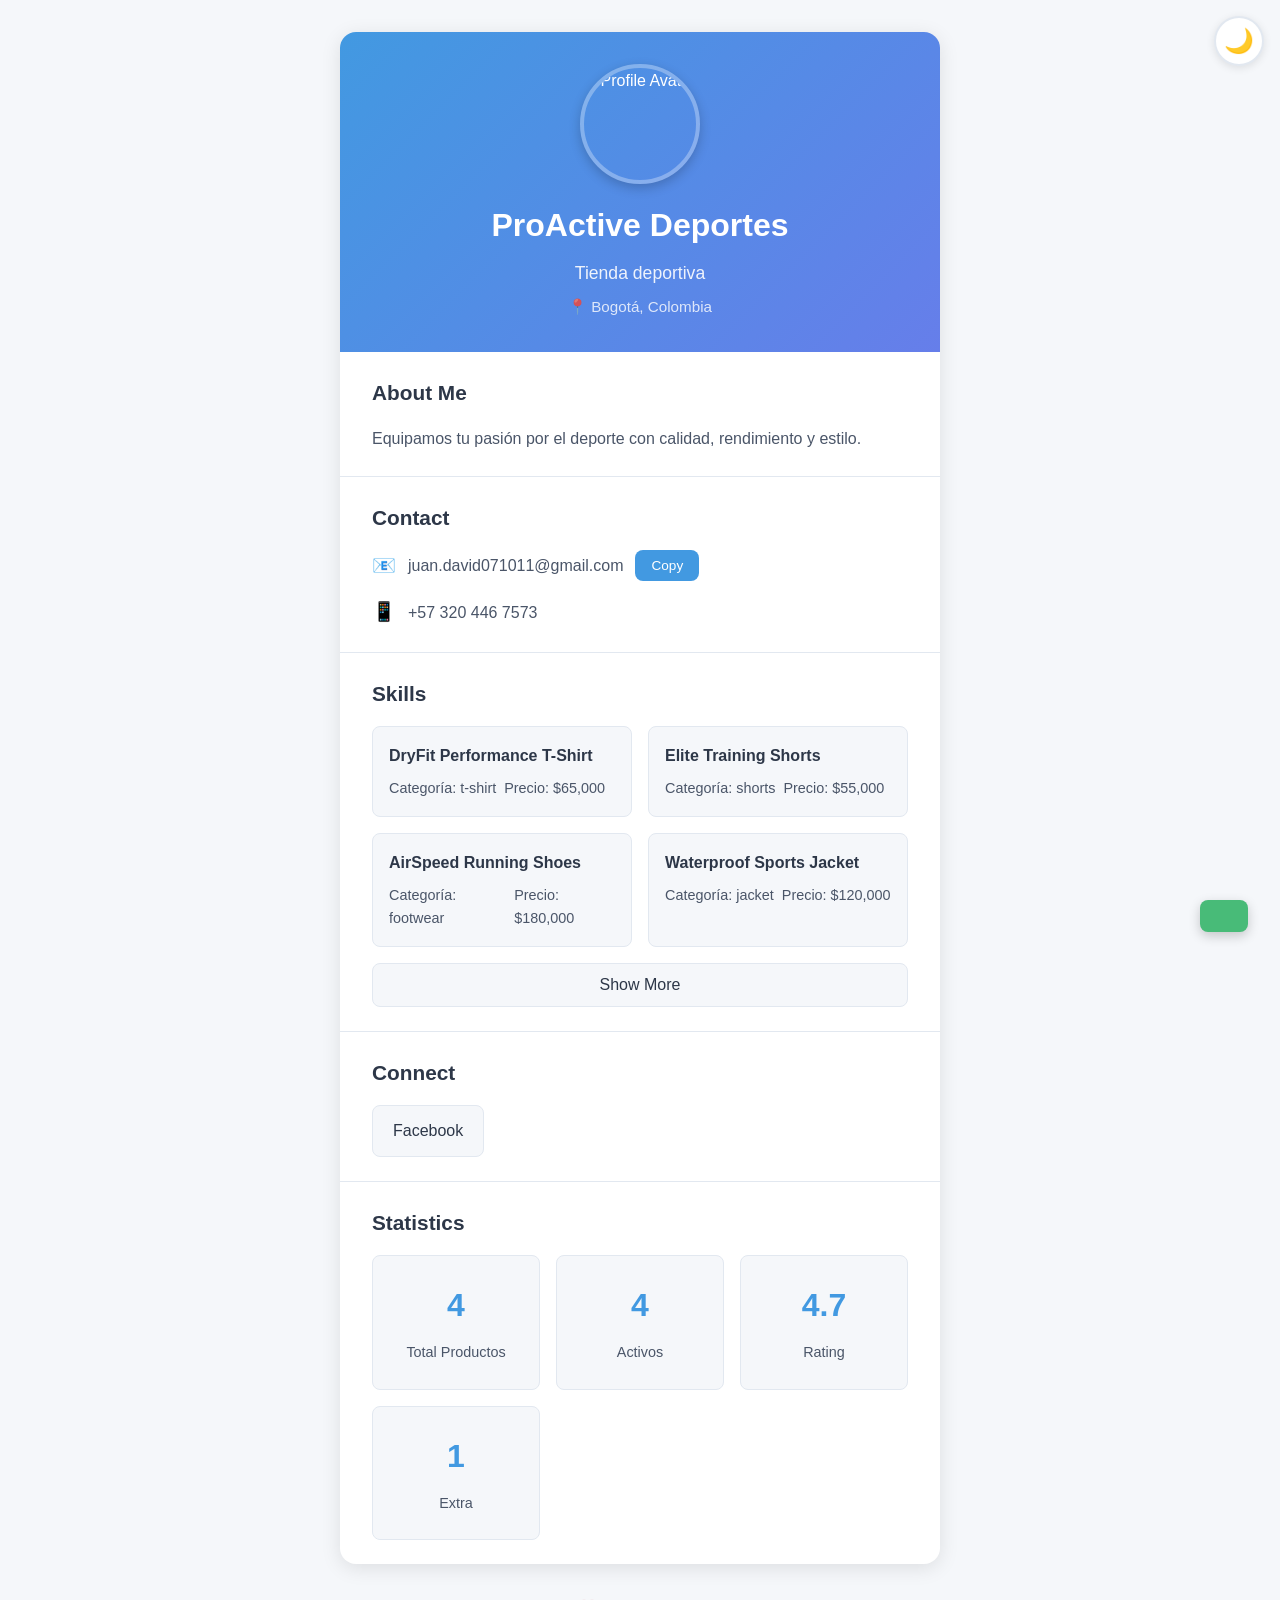
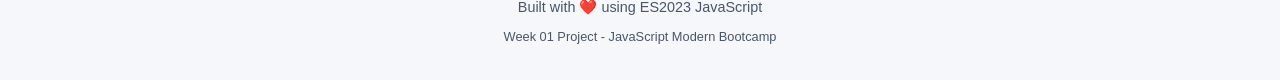
==== JUAN_DAVID_ALONSO-_3407187/week-01/3-proyecto/index.html @ f9aa9604 "Primer commit" ====
<!DOCTYPE html>
<html lang="en">
<head>
  <meta charset="UTF-8">
  <meta name="viewport" content="width=device-width, initial-scale=1.0">
  <title>Interactive Business Card</title>
  <link rel="stylesheet" href="styles.css">
</head>
<body>
  <div class="container">
    <!-- Theme Toggle Button -->
    <button id="themeToggle" class="theme-toggle" aria-label="Toggle theme">
      <span class="theme-icon">🌙</span>
    </button>

    <!-- Business Card -->
    <div class="card" id="businessCard">
      <!-- Header Section -->
      <div class="card-header">
        <div class="avatar">
          <img src="https://via.placeholder.com/150" alt="Profile Avatar" id="avatarImg">
        </div>
        <div class="header-info">
          <h1 id="userName">Loading...</h1>
          <p class="title" id="userTitle">Loading...</p>
          <p class="location" id="userLocation">📍 Loading...</p>
        </div>
      </div>

      <!-- Bio Section -->
      <div class="card-section">
        <h2>About Me</h2>
        <p id="userBio" class="bio">Loading...</p>
      </div>

      <!-- Contact Section -->
      <div class="card-section">
        <h2>Contact</h2>
        <div class="contact-info">
          <div class="contact-item">
            <span class="icon">📧</span>
            <span id="userEmail">Loading...</span>
            <button id="copyEmailBtn" class="btn btn-small">Copy</button>
          </div>
          <div class="contact-item">
            <span class="icon">📱</span>
            <span id="userPhone">Loading...</span>
          </div>
        </div>
      </div>

      <!-- Skills Section -->
      <div class="card-section">
        <h2>Skills</h2>
        <div id="skillsList" class="skills-list">
          Loading...
        </div>
        <button id="toggleSkills" class="btn btn-secondary">Show More</button>
      </div>

      <!-- Social Media Section -->
      <div class="card-section">
        <h2>Connect</h2>
        <div id="socialLinks" class="social-links">
          Loading...
        </div>
      </div>

      <!-- Statistics Section -->
      <div class="card-section">
        <h2>Statistics</h2>
        <div id="stats" class="stats-grid">
          Loading...
        </div>
      </div>
    </div>

    <!-- Footer -->
    <footer class="footer">
      <p>Built with ❤️ using ES2023 JavaScript</p>
      <p class="small">Week 01 Project - JavaScript Modern Bootcamp</p>
    </footer>
  </div>

  <!-- Toast Notification -->
  <div id="toast" class="toast">
    <span id="toastMessage"></span>
  </div>

  <script src="starter/script.js"></script>
</body>
</html>
---- JUAN_DAVID_ALONSO-_3407187/week-01/3-proyecto/styles.css ----
/* ============================================
   CSS Variables for Theming
   ============================================ */
:root {
  --bg-primary: #f5f7fa;
  --bg-secondary: #ffffff;
  --text-primary: #2d3748;
  --text-secondary: #4a5568;
  --accent: #4299e1;
  --accent-hover: #3182ce;
  --border: #e2e8f0;
  --shadow: rgba(0, 0, 0, 0.1);
  --success: #48bb78;
  --transition: 0.3s ease;
}

[data-theme="dark"] {
  --bg-primary: #1a202c;
  --bg-secondary: #2d3748;
  --text-primary: #f7fafc;
  --text-secondary: #e2e8f0;
  --border: #4a5568;
  --shadow: rgba(0, 0, 0, 0.3);
}

/* ============================================
   Reset & Base Styles
   ============================================ */
* {
  margin: 0;
  padding: 0;
  box-sizing: border-box;
}

body {
  font-family: -apple-system, BlinkMacSystemFont, 'Segoe UI', Roboto, Oxygen, Ubuntu, Cantarell, sans-serif;
  background: var(--bg-primary);
  color: var(--text-primary);
  line-height: 1.6;
  transition: background var(--transition), color var(--transition);
}

/* ============================================
   Container & Layout
   ============================================ */
.container {
  max-width: 800px;
  margin: 0 auto;
  padding: 2rem 1rem;
  min-height: 100vh;
  display: flex;
  flex-direction: column;
  align-items: center;
}

/* ============================================
   Theme Toggle Button
   ============================================ */
.theme-toggle {
  position: fixed;
  top: 1rem;
  right: 1rem;
  background: var(--bg-secondary);
  border: 2px solid var(--border);
  border-radius: 50%;
  width: 50px;
  height: 50px;
  cursor: pointer;
  font-size: 1.5rem;
  display: flex;
  align-items: center;
  justify-content: center;
  box-shadow: 0 2px 8px var(--shadow);
  transition: all var(--transition);
  z-index: 1000;
}

.theme-toggle:hover {
  transform: scale(1.1);
  box-shadow: 0 4px 12px var(--shadow);
}

.theme-icon {
  transition: transform var(--transition);
}

.theme-toggle:hover .theme-icon {
  transform: rotate(20deg);
}

/* ============================================
   Business Card
   ============================================ */
.card {
  background: var(--bg-secondary);
  border-radius: 16px;
  box-shadow: 0 4px 20px var(--shadow);
  overflow: hidden;
  width: 100%;
  max-width: 600px;
  transition: all var(--transition);
}

.card:hover {
  box-shadow: 0 8px 30px var(--shadow);
}

/* ============================================
   Card Header
   ============================================ */
.card-header {
  background: linear-gradient(135deg, var(--accent) 0%, #667eea 100%);
  padding: 2rem;
  text-align: center;
  color: white;
}

.avatar {
  width: 120px;
  height: 120px;
  margin: 0 auto 1rem;
  border-radius: 50%;
  overflow: hidden;
  border: 4px solid rgba(255, 255, 255, 0.3);
  box-shadow: 0 4px 12px rgba(0, 0, 0, 0.2);
}

.avatar img {
  width: 100%;
  height: 100%;
  object-fit: cover;
}

.header-info h1 {
  font-size: 2rem;
  margin-bottom: 0.5rem;
  font-weight: 700;
}

.title {
  font-size: 1.1rem;
  opacity: 0.9;
  margin-bottom: 0.5rem;
}

.location {
  font-size: 0.95rem;
  opacity: 0.8;
}

/* ============================================
   Card Sections
   ============================================ */
.card-section {
  padding: 1.5rem 2rem;
  border-bottom: 1px solid var(--border);
}

.card-section:last-child {
  border-bottom: none;
}

.card-section h2 {
  font-size: 1.3rem;
  margin-bottom: 1rem;
  color: var(--text-primary);
}

.bio {
  color: var(--text-secondary);
  line-height: 1.7;
}

/* ============================================
   Contact Section
   ============================================ */
.contact-info {
  display: flex;
  flex-direction: column;
  gap: 1rem;
}

.contact-item {
  display: flex;
  align-items: center;
  gap: 0.75rem;
  color: var(--text-secondary);
}

.icon {
  font-size: 1.2rem;
}

/* ============================================
   Skills Section
   ============================================ */
.skills-list {
  display: grid;
  grid-template-columns: repeat(auto-fill, minmax(200px, 1fr));
  gap: 1rem;
  margin-bottom: 1rem;
}

.skill-item {
  background: var(--bg-primary);
  padding: 1rem;
  border-radius: 8px;
  border: 1px solid var(--border);
  transition: all var(--transition);
}

.skill-item:hover {
  transform: translateY(-2px);
  box-shadow: 0 4px 12px var(--shadow);
  border-color: var(--accent);
}

.skill-name {
  font-weight: 600;
  margin-bottom: 0.5rem;
  color: var(--text-primary);
}

.skill-level {
  display: flex;
  align-items: center;
  gap: 0.5rem;
  font-size: 0.9rem;
  color: var(--text-secondary);
}

.skill-bar {
  flex: 1;
  height: 6px;
  background: var(--border);
  border-radius: 3px;
  overflow: hidden;
}

.skill-bar-fill {
  height: 100%;
  background: linear-gradient(90deg, var(--accent), #667eea);
  transition: width 0.5s ease;
}

.skill-item.hidden {
  display: none;
}

/* ============================================
   Social Links
   ============================================ */
.social-links {
  display: flex;
  gap: 1rem;
  flex-wrap: wrap;
}

.social-link {
  display: inline-flex;
  align-items: center;
  gap: 0.5rem;
  padding: 0.75rem 1.25rem;
  background: var(--bg-primary);
  border: 1px solid var(--border);
  border-radius: 8px;
  text-decoration: none;
  color: var(--text-primary);
  transition: all var(--transition);
  font-weight: 500;
}

.social-link:hover {
  background: var(--accent);
  color: white;
  transform: translateY(-2px);
  box-shadow: 0 4px 12px var(--shadow);
}

/* ============================================
   Statistics
   ============================================ */
.stats-grid {
  display: grid;
  grid-template-columns: repeat(auto-fit, minmax(150px, 1fr));
  gap: 1rem;
}

.stat-item {
  background: var(--bg-primary);
  padding: 1.5rem;
  border-radius: 8px;
  text-align: center;
  border: 1px solid var(--border);
}

.stat-value {
  font-size: 2rem;
  font-weight: 700;
  color: var(--accent);
  display: block;
  margin-bottom: 0.5rem;
}

.stat-label {
  font-size: 0.9rem;
  color: var(--text-secondary);
}

/* ============================================
   Buttons
   ============================================ */
.btn {
  padding: 0.75rem 1.5rem;
  background: var(--accent);
  color: white;
  border: none;
  border-radius: 8px;
  cursor: pointer;
  font-size: 1rem;
  font-weight: 500;
  transition: all var(--transition);
  width: 100%;
}

.btn:hover {
  background: var(--accent-hover);
  transform: translateY(-2px);
  box-shadow: 0 4px 12px var(--shadow);
}

.btn-small {
  padding: 0.5rem 1rem;
  font-size: 0.85rem;
  width: auto;
}

.btn-secondary {
  background: var(--bg-primary);
  color: var(--text-primary);
  border: 1px solid var(--border);
}

.btn-secondary:hover {
  background: var(--border);
}

/* ============================================
   Toast Notification
   ============================================ */
.toast {
  position: fixed;
  bottom: 2rem;
  right: 2rem;
  background: var(--success);
  color: white;
  padding: 1rem 1.5rem;
  border-radius: 8px;
  box-shadow: 0 4px 12px rgba(0, 0, 0, 0.2);
  transform: translateY(200%);
  transition: transform var(--transition);
  z-index: 2000;
}

.toast.show {
  transform: translateY(0);
}

/* ============================================
   Footer
   ============================================ */
.footer {
  margin-top: 2rem;
  text-align: center;
  color: var(--text-secondary);
  font-size: 0.9rem;
}

.small {
  font-size: 0.8rem;
  margin-top: 0.5rem;
}

/* ============================================
   Responsive Design
   ============================================ */
@media (max-width: 640px) {
  .container {
    padding: 1rem;
  }

  .card-header {
    padding: 1.5rem;
  }

  .header-info h1 {
    font-size: 1.5rem;
  }

  .card-section {
    padding: 1rem 1.5rem;
  }

  .skills-list {
    grid-template-columns: 1fr;
  }

  .stats-grid {
    grid-template-columns: 1fr 1fr;
  }

  .theme-toggle {
    top: 0.5rem;
    right: 0.5rem;
  }
}
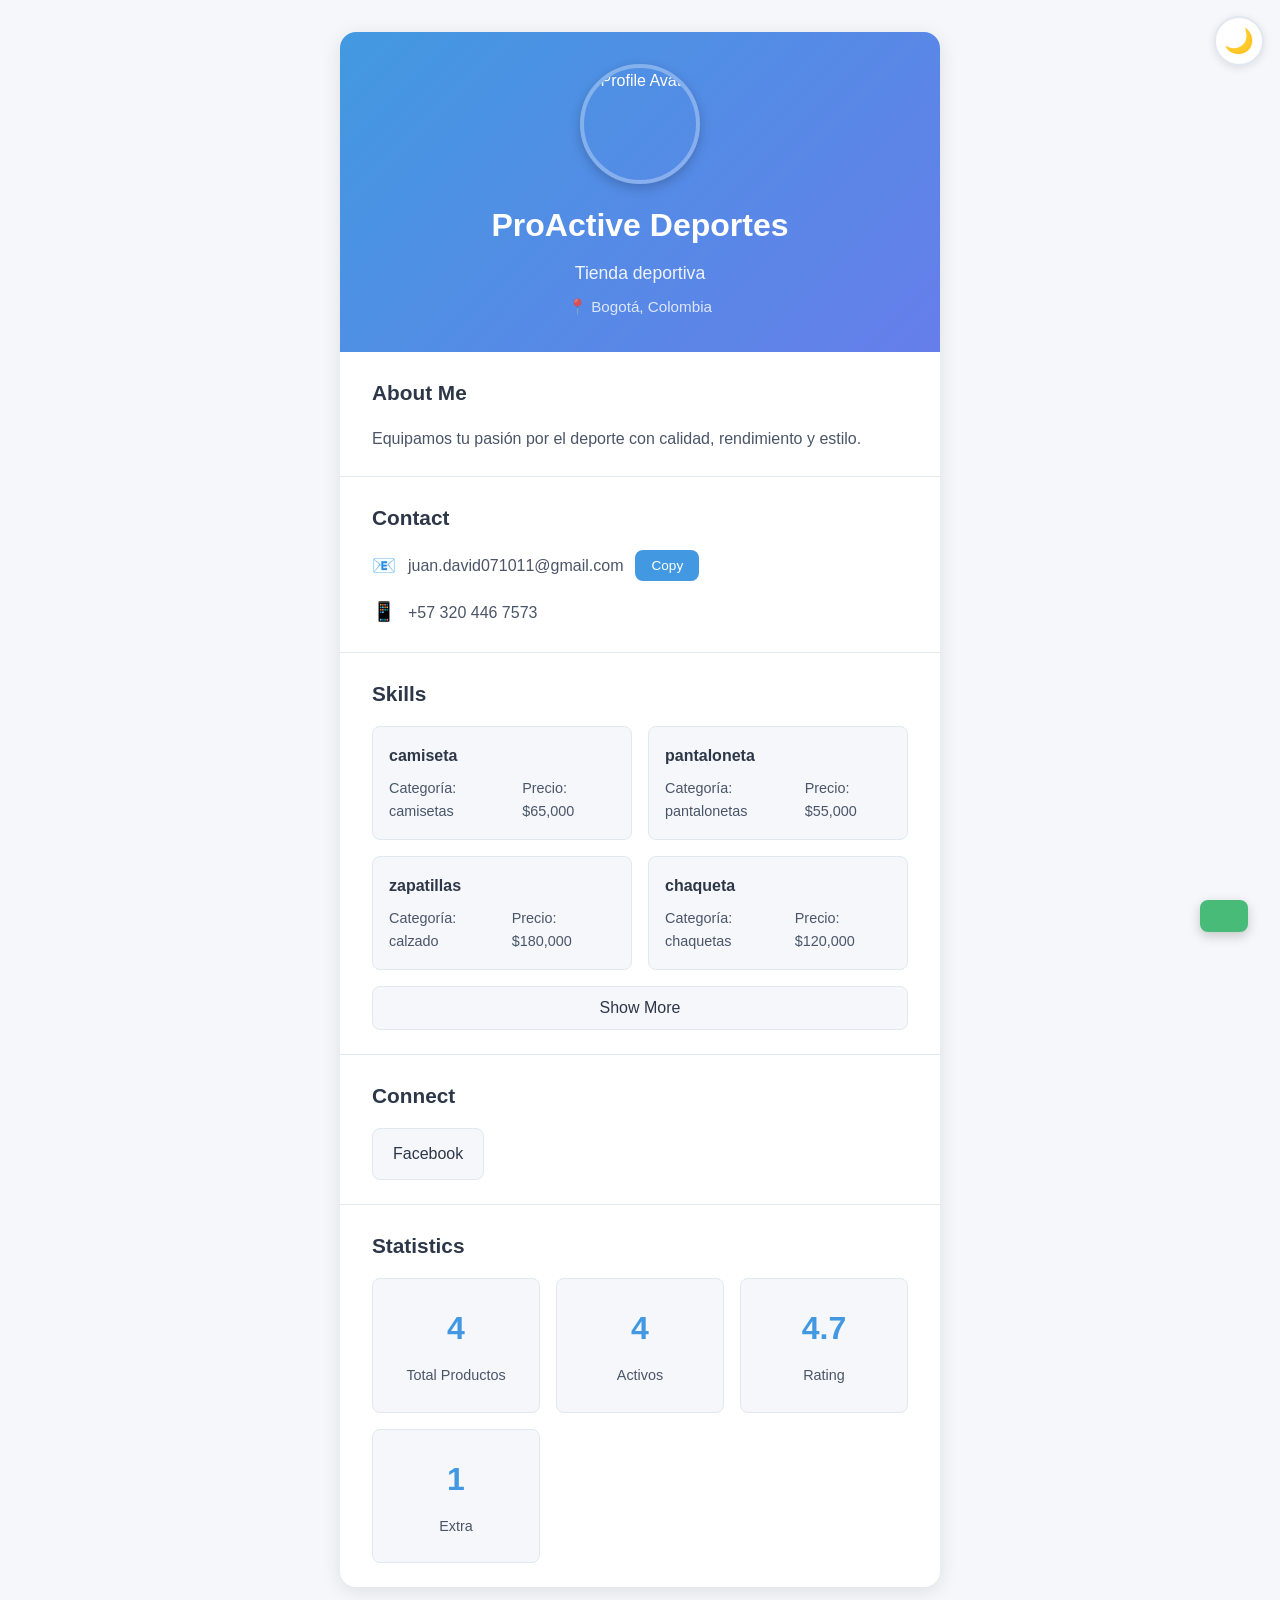
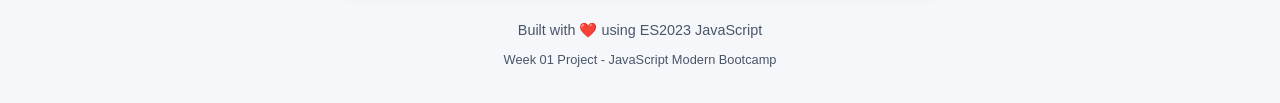
==== commit 07855333: "Proyecto actualizado" ====
--- a/JUAN_DAVID_ALONSO-_3407187/week-01/3-proyecto/index.html
+++ b/JUAN_DAVID_ALONSO-_3407187/week-01/3-proyecto/index.html
@@ -3,7 +3,7 @@
 <head>
   <meta charset="UTF-8">
   <meta name="viewport" content="width=device-width, initial-scale=1.0">
-  <title>Interactive Business Card</title>
+  <title>ProActive Deportes | Tienda Deportiva</title>
   <link rel="stylesheet" href="styles.css">
 </head>
 <body>
